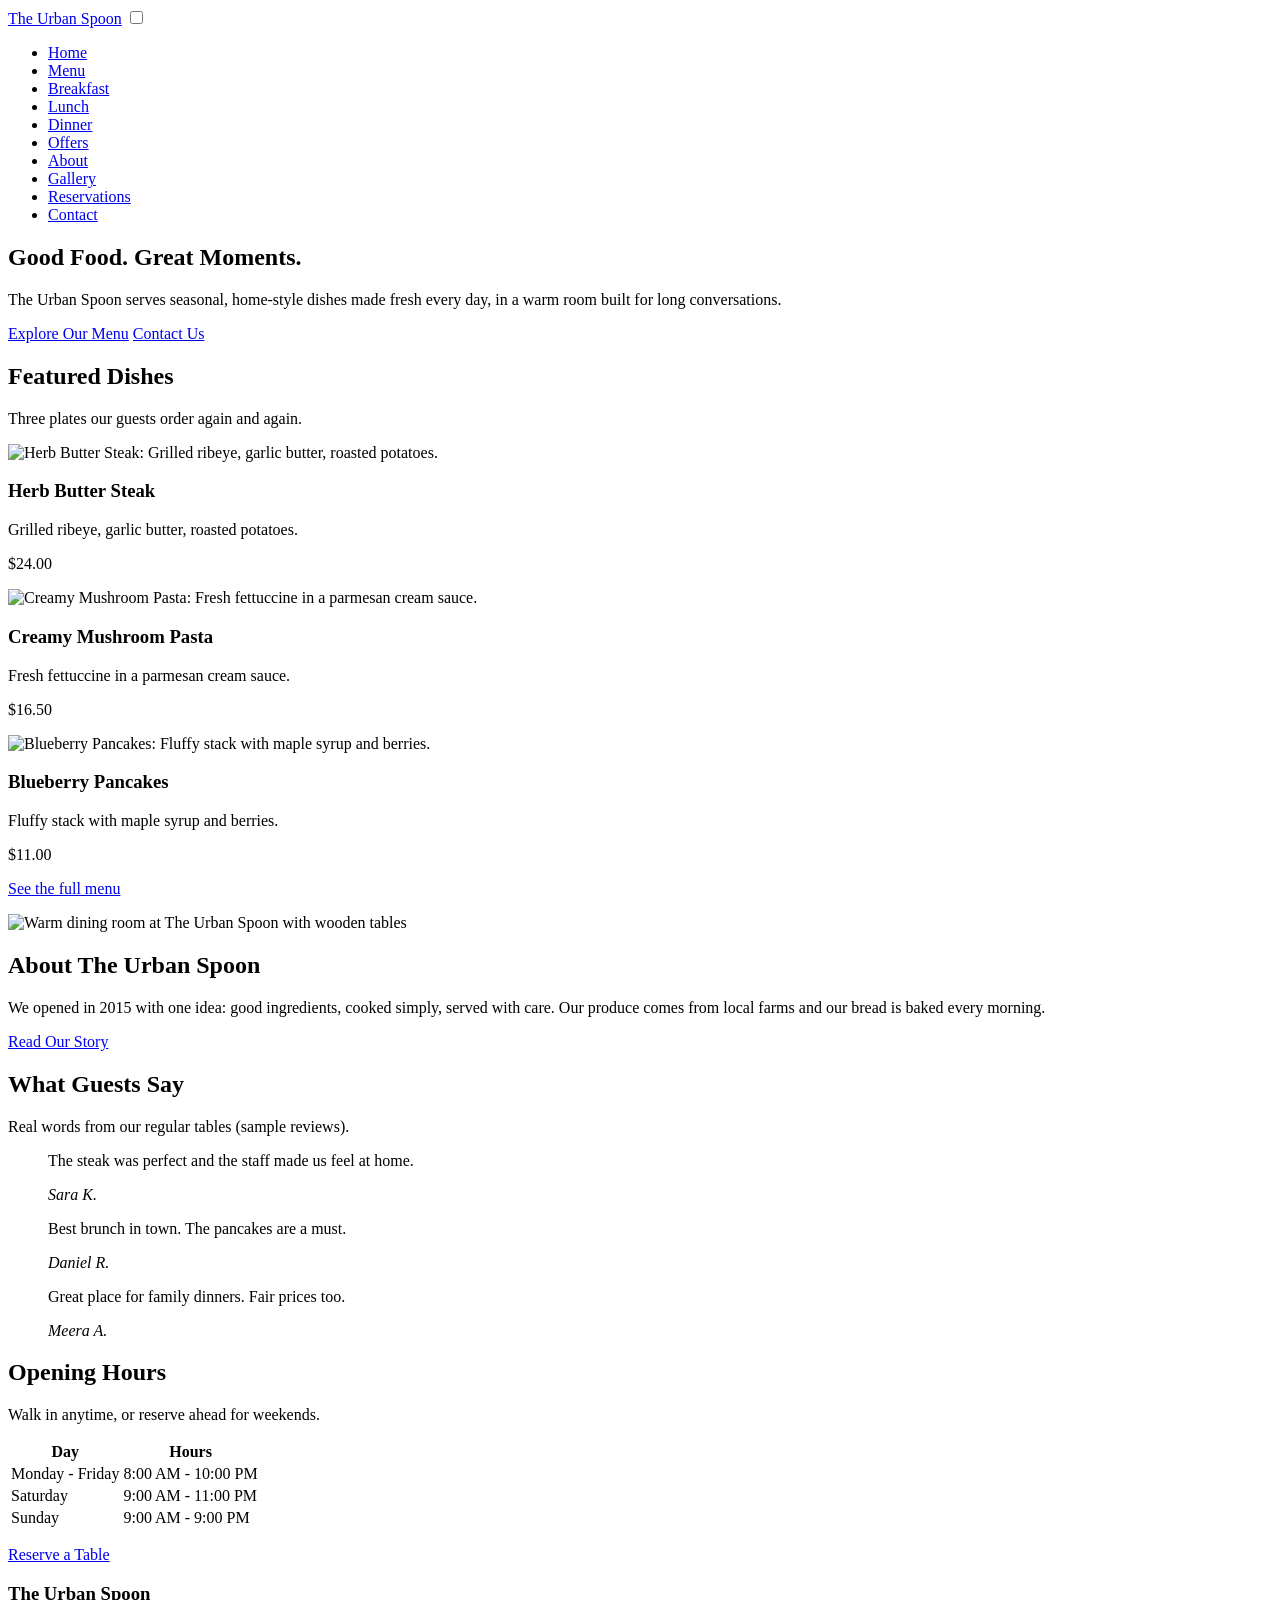
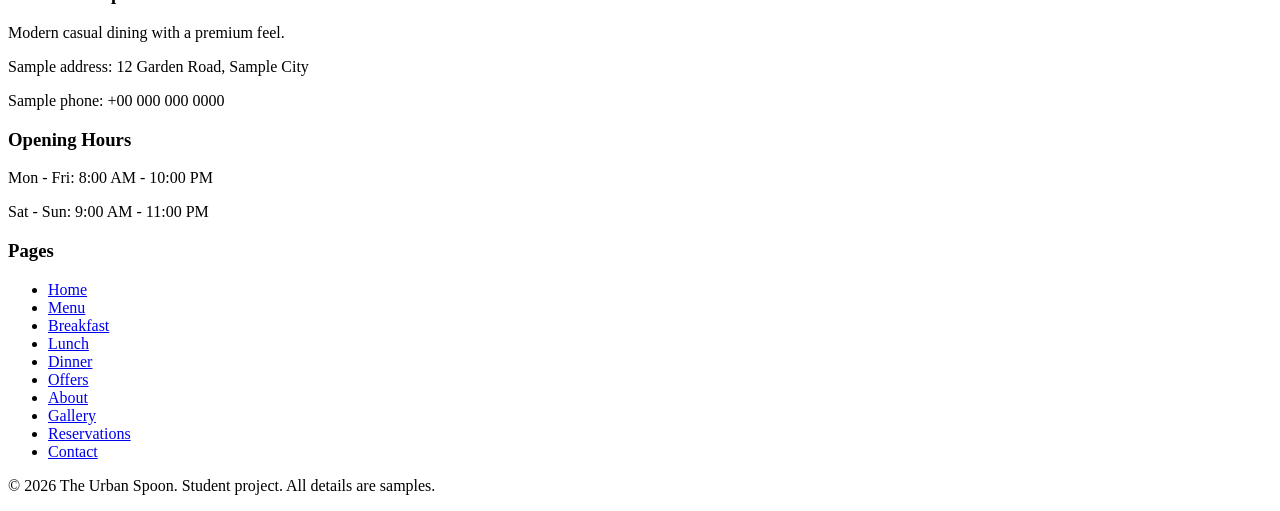
==== index.html @ 0f782cff "Home page" ====
<!DOCTYPE html>
<html lang="en">
<head>
  <meta charset="UTF-8">
  <meta name="viewport" content="width=device-width, initial-scale=1.0">
  <meta name="description" content="The Urban Spoon: modern casual dining with fresh, seasonal food.">
  <title>Home | The Urban Spoon</title>
  <link rel="preconnect" href="https://fonts.googleapis.com">
  <link href="https://fonts.googleapis.com/css2?family=Playfair+Display:wght@500;700&amp;family=Poppins:wght@400;500;600&amp;display=swap" rel="stylesheet">
  <link rel="stylesheet" href="style.css">
</head>
<body>
  <header class="site-header">
    <div class="container header-inner">
      <a class="logo" href="index.html">The Urban Spoon</a>
      <input type="checkbox" id="nav-toggle" class="nav-toggle">
      <label for="nav-toggle" class="nav-button" aria-label="Open menu"><span></span></label>
      <nav class="main-nav" aria-label="Main navigation">
        <ul>
          <li><a href="index.html" class="active">Home</a></li>
          <li><a href="menu.html">Menu</a></li>
          <li><a href="breakfast.html">Breakfast</a></li>
          <li><a href="lunch.html">Lunch</a></li>
          <li><a href="dinner.html">Dinner</a></li>
          <li><a href="offers.html">Offers</a></li>
          <li><a href="about.html">About</a></li>
          <li><a href="gallery.html">Gallery</a></li>
          <li><a href="reservations.html">Reservations</a></li>
          <li><a href="contact.html">Contact</a></li>
        </ul>
      </nav>
    </div>
  </header>

  <main>
    <section class="hero bg-plate">
      <div class="container">
        <h1>Good Food. Great Moments.</h1>
        <p>The Urban Spoon serves seasonal, home-style dishes made fresh every day, in a warm room built for long conversations.</p>
        <a class="btn" href="menu.html">Explore Our Menu</a>
        <a class="btn btn-light" href="contact.html">Contact Us</a>
      </div>
    </section>
    <section class="section ">
      <div class="container">
        <h2>Featured Dishes</h2>
        <p class="lead">Three plates our guests order again and again.</p>
      <div class="grid">
        <article class="card">
          <img src="https://images.unsplash.com/photo-1600891964092-4316c288032e?auto=format&fit=crop&w=800&q=70" alt="Herb Butter Steak: Grilled ribeye, garlic butter, roasted potatoes." loading="lazy">
          <div class="card-body">
            <h3>Herb Butter Steak</h3>
            <p>Grilled ribeye, garlic butter, roasted potatoes.</p>
            <p class="price">$24.00</p>
          </div>
        </article>
        <article class="card">
          <img src="https://images.unsplash.com/photo-1551183053-bf91a1d81141?auto=format&fit=crop&w=800&q=70" alt="Creamy Mushroom Pasta: Fresh fettuccine in a parmesan cream sauce." loading="lazy">
          <div class="card-body">
            <h3>Creamy Mushroom Pasta</h3>
            <p>Fresh fettuccine in a parmesan cream sauce.</p>
            <p class="price">$16.50</p>
          </div>
        </article>
        <article class="card">
          <img src="https://images.unsplash.com/photo-1567620905732-2d1ec7ab7445?auto=format&fit=crop&w=800&q=70" alt="Blueberry Pancakes: Fluffy stack with maple syrup and berries." loading="lazy">
          <div class="card-body">
            <h3>Blueberry Pancakes</h3>
            <p>Fluffy stack with maple syrup and berries.</p>
            <p class="price">$11.00</p>
          </div>
        </article>
      </div>
      <p class="center"><a class="btn" href="menu.html">See the full menu</a></p>
      </div>
    </section>
    <section class="section cream">
      <div class="container split">
        <img src="https://images.unsplash.com/photo-1555396273-367ea4eb4db5?auto=format&fit=crop&w=800&q=70" alt="Warm dining room at The Urban Spoon with wooden tables">
        <div>
          <h2>About The Urban Spoon</h2>
          <p>We opened in 2015 with one idea: good ingredients, cooked simply, served with care. Our produce comes from local farms and our bread is baked every morning.</p>
          <a class="btn" href="about.html">Read Our Story</a>
        </div>
      </div>
    </section>
    <section class="section ">
      <div class="container">
        <h2>What Guests Say</h2>
        <p class="lead">Real words from our regular tables (sample reviews).</p>
      <div class="grid">
        <blockquote class="quote"><p>The steak was perfect and the staff made us feel at home.</p><cite>Sara K.</cite></blockquote>
        <blockquote class="quote"><p>Best brunch in town. The pancakes are a must.</p><cite>Daniel R.</cite></blockquote>
        <blockquote class="quote"><p>Great place for family dinners. Fair prices too.</p><cite>Meera A.</cite></blockquote>
      </div>
      </div>
    </section>
    <section class="section cream">
      <div class="container">
        <h2>Opening Hours</h2>
        <p class="lead">Walk in anytime, or reserve ahead for weekends.</p>
      <table class="hours">
        <tr><th>Day</th><th>Hours</th></tr>
        <tr><td>Monday - Friday</td><td>8:00 AM - 10:00 PM</td></tr>
        <tr><td>Saturday</td><td>9:00 AM - 11:00 PM</td></tr>
        <tr><td>Sunday</td><td>9:00 AM - 9:00 PM</td></tr>
      </table>
      <p class="center"><a class="btn" href="reservations.html">Reserve a Table</a></p>
      </div>
    </section>

  </main>

  <footer class="site-footer">
    <div class="container footer-grid">
      <div>
        <h3>The Urban Spoon</h3>
        <p>Modern casual dining with a premium feel.</p>
        <p>Sample address: 12 Garden Road, Sample City</p>
        <p>Sample phone: +00 000 000 0000</p>
      </div>
      <div>
        <h3>Opening Hours</h3>
        <p>Mon - Fri: 8:00 AM - 10:00 PM</p>
        <p>Sat - Sun: 9:00 AM - 11:00 PM</p>
      </div>
      <div>
        <h3>Pages</h3>
        <ul class="footer-links">
          <li><a href="index.html">Home</a></li>
          <li><a href="menu.html">Menu</a></li>
          <li><a href="breakfast.html">Breakfast</a></li>
          <li><a href="lunch.html">Lunch</a></li>
          <li><a href="dinner.html">Dinner</a></li>
          <li><a href="offers.html">Offers</a></li>
          <li><a href="about.html">About</a></li>
          <li><a href="gallery.html">Gallery</a></li>
          <li><a href="reservations.html">Reservations</a></li>
          <li><a href="contact.html">Contact</a></li>
        </ul>
      </div>
    </div>
    <p class="copyright">&copy; 2026 The Urban Spoon. Student project. All details are samples.</p>
  </footer>
</body>
</html>
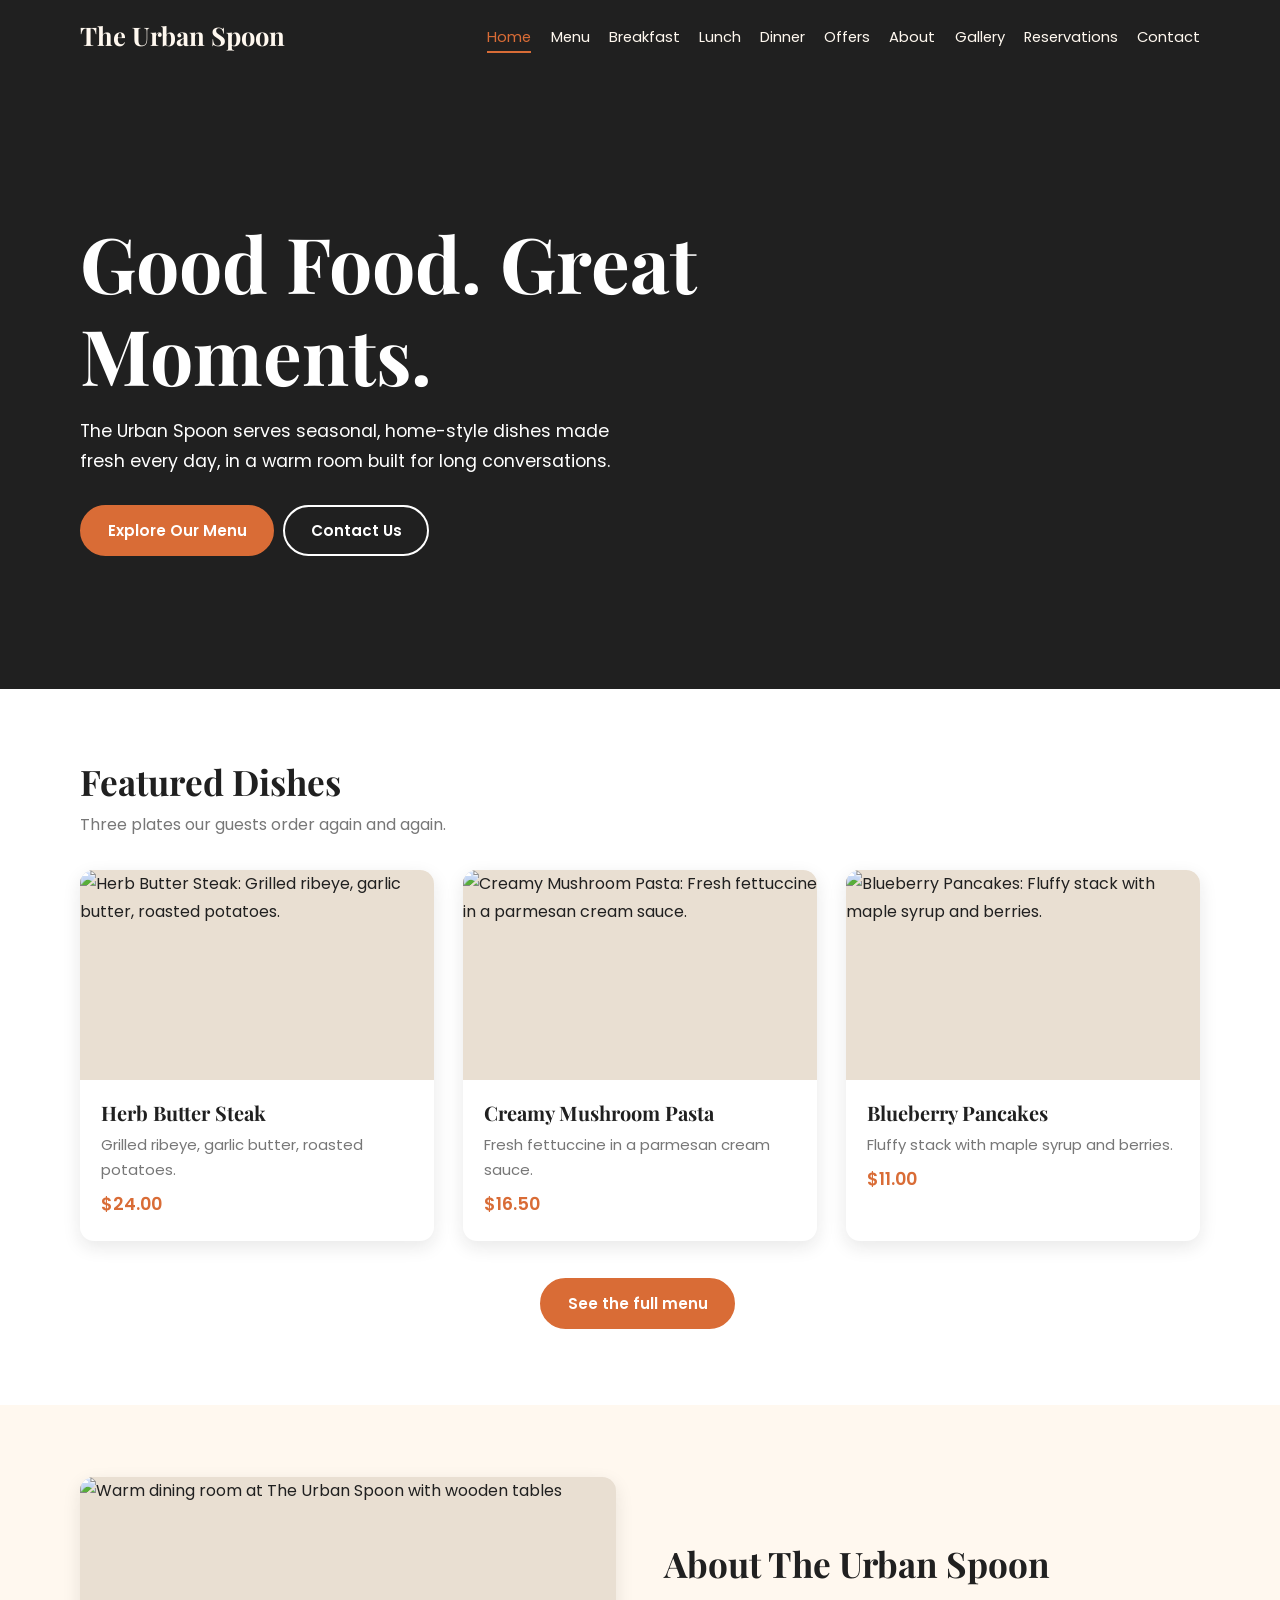
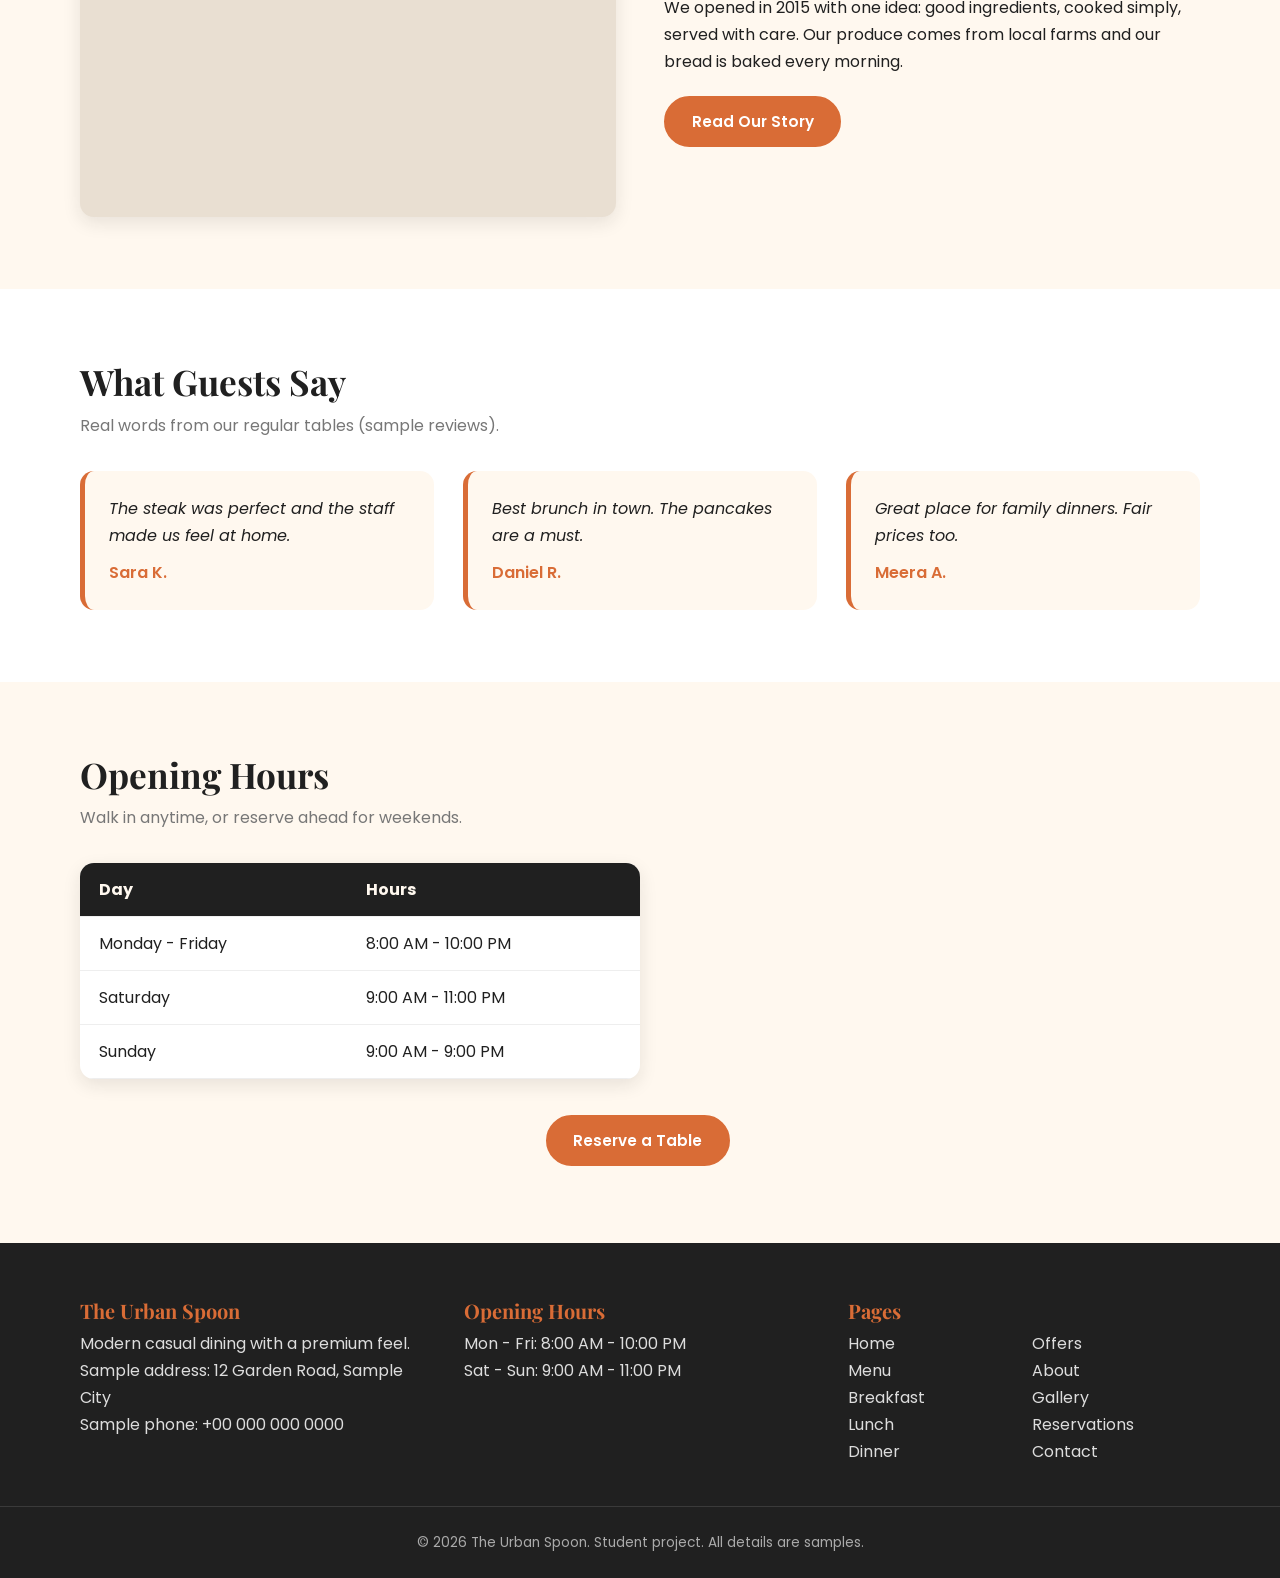
==== commit 5cd98d03: "Breaking Style.css into different css files" ====
--- a/index.html
+++ b/index.html
@@ -1,146 +1,208 @@
-<!DOCTYPE html>
+<!doctype html>
 <html lang="en">
-<head>
-  <meta charset="UTF-8">
-  <meta name="viewport" content="width=device-width, initial-scale=1.0">
-  <meta name="description" content="The Urban Spoon: modern casual dining with fresh, seasonal food.">
-  <title>Home | The Urban Spoon</title>
-  <link rel="preconnect" href="https://fonts.googleapis.com">
-  <link href="https://fonts.googleapis.com/css2?family=Playfair+Display:wght@500;700&amp;family=Poppins:wght@400;500;600&amp;display=swap" rel="stylesheet">
-  <link rel="stylesheet" href="style.css">
-</head>
-<body>
-  <header class="site-header">
-    <div class="container header-inner">
-      <a class="logo" href="index.html">The Urban Spoon</a>
-      <input type="checkbox" id="nav-toggle" class="nav-toggle">
-      <label for="nav-toggle" class="nav-button" aria-label="Open menu"><span></span></label>
-      <nav class="main-nav" aria-label="Main navigation">
-        <ul>
-          <li><a href="index.html" class="active">Home</a></li>
-          <li><a href="menu.html">Menu</a></li>
-          <li><a href="breakfast.html">Breakfast</a></li>
-          <li><a href="lunch.html">Lunch</a></li>
-          <li><a href="dinner.html">Dinner</a></li>
-          <li><a href="offers.html">Offers</a></li>
-          <li><a href="about.html">About</a></li>
-          <li><a href="gallery.html">Gallery</a></li>
-          <li><a href="reservations.html">Reservations</a></li>
-          <li><a href="contact.html">Contact</a></li>
-        </ul>
-      </nav>
-    </div>
-  </header>
+  <head>
+    <meta charset="UTF-8" />
+    <meta name="viewport" content="width=device-width, initial-scale=1.0" />
+    <meta
+      name="description"
+      content="The Urban Spoon: modern casual dining with fresh, seasonal food."
+    />
+    <title>Home | The Urban Spoon</title>
+    <link rel="preconnect" href="https://fonts.googleapis.com" />
+    <link
+      href="https://fonts.googleapis.com/css2?family=Playfair+Display:wght@500;700&amp;family=Poppins:wght@400;500;600&amp;display=swap"
+      rel="stylesheet"
+    />
+    <link rel="stylesheet" href="css/base.css" />
+    <link rel="stylesheet" href="css/layout.css" />
+    <link rel="stylesheet" href="css/components.css" />
+    <link rel="stylesheet" href="css/responsive.css" />
+    <link rel="stylesheet" href="css/backgrounds.css" />
+  </head>
+  <body>
+    <header class="site-header">
+      <div class="container header-inner">
+        <a class="logo" href="index.html">The Urban Spoon</a>
+        <input type="checkbox" id="nav-toggle" class="nav-toggle" />
+        <label for="nav-toggle" class="nav-button" aria-label="Open menu"
+          ><span></span
+        ></label>
+        <nav class="main-nav" aria-label="Main navigation">
+          <ul>
+            <li><a href="index.html" class="active">Home</a></li>
+            <li><a href="menu.html">Menu</a></li>
+            <li><a href="breakfast.html">Breakfast</a></li>
+            <li><a href="lunch.html">Lunch</a></li>
+            <li><a href="dinner.html">Dinner</a></li>
+            <li><a href="offers.html">Offers</a></li>
+            <li><a href="about.html">About</a></li>
+            <li><a href="gallery.html">Gallery</a></li>
+            <li><a href="reservations.html">Reservations</a></li>
+            <li><a href="contact.html">Contact</a></li>
+          </ul>
+        </nav>
+      </div>
+    </header>
 
-  <main>
-    <section class="hero bg-plate">
-      <div class="container">
-        <h1>Good Food. Great Moments.</h1>
-        <p>The Urban Spoon serves seasonal, home-style dishes made fresh every day, in a warm room built for long conversations.</p>
-        <a class="btn" href="menu.html">Explore Our Menu</a>
-        <a class="btn btn-light" href="contact.html">Contact Us</a>
+    <main>
+      <section class="hero bg-plate">
+        <div class="container">
+          <h1>Good Food. Great Moments.</h1>
+          <p>
+            The Urban Spoon serves seasonal, home-style dishes made fresh every
+            day, in a warm room built for long conversations.
+          </p>
+          <a class="btn" href="menu.html">Explore Our Menu</a>
+          <a class="btn btn-light" href="contact.html">Contact Us</a>
+        </div>
+      </section>
+      <section class="section">
+        <div class="container">
+          <h2>Featured Dishes</h2>
+          <p class="lead">Three plates our guests order again and again.</p>
+          <div class="grid">
+            <article class="card">
+              <img
+                src="https://images.unsplash.com/photo-1600891964092-4316c288032e?auto=format&fit=crop&w=800&q=70"
+                alt="Herb Butter Steak: Grilled ribeye, garlic butter, roasted potatoes."
+                loading="lazy"
+              />
+              <div class="card-body">
+                <h3>Herb Butter Steak</h3>
+                <p>Grilled ribeye, garlic butter, roasted potatoes.</p>
+                <p class="price">$24.00</p>
+              </div>
+            </article>
+            <article class="card">
+              <img
+                src="https://images.unsplash.com/photo-1551183053-bf91a1d81141?auto=format&fit=crop&w=800&q=70"
+                alt="Creamy Mushroom Pasta: Fresh fettuccine in a parmesan cream sauce."
+                loading="lazy"
+              />
+              <div class="card-body">
+                <h3>Creamy Mushroom Pasta</h3>
+                <p>Fresh fettuccine in a parmesan cream sauce.</p>
+                <p class="price">$16.50</p>
+              </div>
+            </article>
+            <article class="card">
+              <img
+                src="https://images.unsplash.com/photo-1567620905732-2d1ec7ab7445?auto=format&fit=crop&w=800&q=70"
+                alt="Blueberry Pancakes: Fluffy stack with maple syrup and berries."
+                loading="lazy"
+              />
+              <div class="card-body">
+                <h3>Blueberry Pancakes</h3>
+                <p>Fluffy stack with maple syrup and berries.</p>
+                <p class="price">$11.00</p>
+              </div>
+            </article>
+          </div>
+          <p class="center">
+            <a class="btn" href="menu.html">See the full menu</a>
+          </p>
+        </div>
+      </section>
+      <section class="section cream">
+        <div class="container split">
+          <img
+            src="https://images.unsplash.com/photo-1555396273-367ea4eb4db5?auto=format&fit=crop&w=800&q=70"
+            alt="Warm dining room at The Urban Spoon with wooden tables"
+          />
+          <div>
+            <h2>About The Urban Spoon</h2>
+            <p>
+              We opened in 2015 with one idea: good ingredients, cooked simply,
+              served with care. Our produce comes from local farms and our bread
+              is baked every morning.
+            </p>
+            <a class="btn" href="about.html">Read Our Story</a>
+          </div>
+        </div>
+      </section>
+      <section class="section">
+        <div class="container">
+          <h2>What Guests Say</h2>
+          <p class="lead">
+            Real words from our regular tables (sample reviews).
+          </p>
+          <div class="grid">
+            <blockquote class="quote">
+              <p>The steak was perfect and the staff made us feel at home.</p>
+              <cite>Sara K.</cite>
+            </blockquote>
+            <blockquote class="quote">
+              <p>Best brunch in town. The pancakes are a must.</p>
+              <cite>Daniel R.</cite>
+            </blockquote>
+            <blockquote class="quote">
+              <p>Great place for family dinners. Fair prices too.</p>
+              <cite>Meera A.</cite>
+            </blockquote>
+          </div>
+        </div>
+      </section>
+      <section class="section cream">
+        <div class="container">
+          <h2>Opening Hours</h2>
+          <p class="lead">Walk in anytime, or reserve ahead for weekends.</p>
+          <table class="hours">
+            <tr>
+              <th>Day</th>
+              <th>Hours</th>
+            </tr>
+            <tr>
+              <td>Monday - Friday</td>
+              <td>8:00 AM - 10:00 PM</td>
+            </tr>
+            <tr>
+              <td>Saturday</td>
+              <td>9:00 AM - 11:00 PM</td>
+            </tr>
+            <tr>
+              <td>Sunday</td>
+              <td>9:00 AM - 9:00 PM</td>
+            </tr>
+          </table>
+          <p class="center">
+            <a class="btn" href="reservations.html">Reserve a Table</a>
+          </p>
+        </div>
+      </section>
+    </main>
+
+    <footer class="site-footer">
+      <div class="container footer-grid">
+        <div>
+          <h3>The Urban Spoon</h3>
+          <p>Modern casual dining with a premium feel.</p>
+          <p>Sample address: 12 Garden Road, Sample City</p>
+          <p>Sample phone: +00 000 000 0000</p>
+        </div>
+        <div>
+          <h3>Opening Hours</h3>
+          <p>Mon - Fri: 8:00 AM - 10:00 PM</p>
+          <p>Sat - Sun: 9:00 AM - 11:00 PM</p>
+        </div>
+        <div>
+          <h3>Pages</h3>
+          <ul class="footer-links">
+            <li><a href="index.html">Home</a></li>
+            <li><a href="menu.html">Menu</a></li>
+            <li><a href="breakfast.html">Breakfast</a></li>
+            <li><a href="lunch.html">Lunch</a></li>
+            <li><a href="dinner.html">Dinner</a></li>
+            <li><a href="offers.html">Offers</a></li>
+            <li><a href="about.html">About</a></li>
+            <li><a href="gallery.html">Gallery</a></li>
+            <li><a href="reservations.html">Reservations</a></li>
+            <li><a href="contact.html">Contact</a></li>
+          </ul>
+        </div>
       </div>
-    </section>
-    <section class="section ">
-      <div class="container">
-        <h2>Featured Dishes</h2>
-        <p class="lead">Three plates our guests order again and again.</p>
-      <div class="grid">
-        <article class="card">
-          <img src="https://images.unsplash.com/photo-1600891964092-4316c288032e?auto=format&fit=crop&w=800&q=70" alt="Herb Butter Steak: Grilled ribeye, garlic butter, roasted potatoes." loading="lazy">
-          <div class="card-body">
-            <h3>Herb Butter Steak</h3>
-            <p>Grilled ribeye, garlic butter, roasted potatoes.</p>
-            <p class="price">$24.00</p>
-          </div>
-        </article>
-        <article class="card">
-          <img src="https://images.unsplash.com/photo-1551183053-bf91a1d81141?auto=format&fit=crop&w=800&q=70" alt="Creamy Mushroom Pasta: Fresh fettuccine in a parmesan cream sauce." loading="lazy">
-          <div class="card-body">
-            <h3>Creamy Mushroom Pasta</h3>
-            <p>Fresh fettuccine in a parmesan cream sauce.</p>
-            <p class="price">$16.50</p>
-          </div>
-        </article>
-        <article class="card">
-          <img src="https://images.unsplash.com/photo-1567620905732-2d1ec7ab7445?auto=format&fit=crop&w=800&q=70" alt="Blueberry Pancakes: Fluffy stack with maple syrup and berries." loading="lazy">
-          <div class="card-body">
-            <h3>Blueberry Pancakes</h3>
-            <p>Fluffy stack with maple syrup and berries.</p>
-            <p class="price">$11.00</p>
-          </div>
-        </article>
-      </div>
-      <p class="center"><a class="btn" href="menu.html">See the full menu</a></p>
-      </div>
-    </section>
-    <section class="section cream">
-      <div class="container split">
-        <img src="https://images.unsplash.com/photo-1555396273-367ea4eb4db5?auto=format&fit=crop&w=800&q=70" alt="Warm dining room at The Urban Spoon with wooden tables">
-        <div>
-          <h2>About The Urban Spoon</h2>
-          <p>We opened in 2015 with one idea: good ingredients, cooked simply, served with care. Our produce comes from local farms and our bread is baked every morning.</p>
-          <a class="btn" href="about.html">Read Our Story</a>
-        </div>
-      </div>
-    </section>
-    <section class="section ">
-      <div class="container">
-        <h2>What Guests Say</h2>
-        <p class="lead">Real words from our regular tables (sample reviews).</p>
-      <div class="grid">
-        <blockquote class="quote"><p>The steak was perfect and the staff made us feel at home.</p><cite>Sara K.</cite></blockquote>
-        <blockquote class="quote"><p>Best brunch in town. The pancakes are a must.</p><cite>Daniel R.</cite></blockquote>
-        <blockquote class="quote"><p>Great place for family dinners. Fair prices too.</p><cite>Meera A.</cite></blockquote>
-      </div>
-      </div>
-    </section>
-    <section class="section cream">
-      <div class="container">
-        <h2>Opening Hours</h2>
-        <p class="lead">Walk in anytime, or reserve ahead for weekends.</p>
-      <table class="hours">
-        <tr><th>Day</th><th>Hours</th></tr>
-        <tr><td>Monday - Friday</td><td>8:00 AM - 10:00 PM</td></tr>
-        <tr><td>Saturday</td><td>9:00 AM - 11:00 PM</td></tr>
-        <tr><td>Sunday</td><td>9:00 AM - 9:00 PM</td></tr>
-      </table>
-      <p class="center"><a class="btn" href="reservations.html">Reserve a Table</a></p>
-      </div>
-    </section>
-
-  </main>
-
-  <footer class="site-footer">
-    <div class="container footer-grid">
-      <div>
-        <h3>The Urban Spoon</h3>
-        <p>Modern casual dining with a premium feel.</p>
-        <p>Sample address: 12 Garden Road, Sample City</p>
-        <p>Sample phone: +00 000 000 0000</p>
-      </div>
-      <div>
-        <h3>Opening Hours</h3>
-        <p>Mon - Fri: 8:00 AM - 10:00 PM</p>
-        <p>Sat - Sun: 9:00 AM - 11:00 PM</p>
-      </div>
-      <div>
-        <h3>Pages</h3>
-        <ul class="footer-links">
-          <li><a href="index.html">Home</a></li>
-          <li><a href="menu.html">Menu</a></li>
-          <li><a href="breakfast.html">Breakfast</a></li>
-          <li><a href="lunch.html">Lunch</a></li>
-          <li><a href="dinner.html">Dinner</a></li>
-          <li><a href="offers.html">Offers</a></li>
-          <li><a href="about.html">About</a></li>
-          <li><a href="gallery.html">Gallery</a></li>
-          <li><a href="reservations.html">Reservations</a></li>
-          <li><a href="contact.html">Contact</a></li>
-        </ul>
-      </div>
-    </div>
-    <p class="copyright">&copy; 2026 The Urban Spoon. Student project. All details are samples.</p>
-  </footer>
-</body>
+      <p class="copyright">
+        &copy; 2026 The Urban Spoon. Student project. All details are samples.
+      </p>
+    </footer>
+  </body>
 </html>
--- a/css/base.css
+++ b/css/base.css
@@ -0,0 +1,64 @@
+/* The Urban Spoon - shared stylesheet (HTML + CSS only) */
+
+/* 1. Variables and reset */
+:root {
+  --charcoal: #202020;
+  --cream: #fff8ef;
+  --orange: #d96c36;
+  --white: #ffffff;
+  --gray: #777777;
+  --radius: 14px;
+  --shadow: 0 6px 18px rgba(32, 32, 32, 0.1);
+}
+* {
+  box-sizing: border-box;
+  margin: 0;
+  padding: 0;
+}
+html {
+  scroll-behavior: smooth;
+}
+body {
+  font-family: "Poppins", Arial, sans-serif;
+  color: var(--charcoal);
+  background: var(--white);
+  line-height: 1.7;
+}
+img {
+  max-width: 100%;
+  display: block;
+  background: #e9dfd2;
+}
+a {
+  color: var(--orange);
+  text-decoration: none;
+  transition: color 0.25s;
+}
+a:hover {
+  color: var(--charcoal);
+}
+ul {
+  list-style: none;
+}
+h1,
+h2,
+h3 {
+  font-family: "Playfair Display", Georgia, serif;
+  line-height: 1.2;
+}
+h2 {
+  font-size: 2.2rem;
+  margin-bottom: 0.5rem;
+}
+h3 {
+  font-size: 1.25rem;
+  margin-bottom: 0.4rem;
+}
+.container {
+  width: min(1120px, 92%);
+  margin: 0 auto;
+}
+.center {
+  text-align: center;
+  margin-top: 2rem;
+}
--- a/css/layout.css
+++ b/css/layout.css
@@ -0,0 +1,164 @@
+/* The Urban Spoon - shared stylesheet (HTML + CSS only) */
+
+/* 2. Header and CSS-only navigation */
+.site-header {
+  background: var(--charcoal);
+  position: sticky;
+  top: 0;
+  z-index: 10;
+}
+.header-inner {
+  display: flex;
+  align-items: center;
+  justify-content: space-between;
+  padding: 0.9rem 0;
+}
+.logo {
+  font-family: "Playfair Display", Georgia, serif;
+  font-size: 1.6rem;
+  font-weight: 700;
+  color: var(--cream);
+}
+.logo:hover {
+  color: var(--orange);
+}
+.main-nav ul {
+  display: flex;
+  gap: 1.2rem;
+}
+.main-nav a {
+  color: var(--cream);
+  font-size: 0.92rem;
+  padding: 0.3rem 0;
+  border-bottom: 2px solid transparent;
+}
+.main-nav a:hover,
+.main-nav a.active {
+  color: var(--orange);
+  border-bottom-color: var(--orange);
+}
+.nav-toggle {
+  display: none;
+}
+.nav-button {
+  display: none;
+  cursor: pointer;
+  padding: 10px;
+}
+.nav-button span,
+.nav-button span::before,
+.nav-button span::after {
+  display: block;
+  width: 26px;
+  height: 3px;
+  background: var(--cream);
+  position: relative;
+  transition: 0.25s;
+}
+.nav-button span::before,
+.nav-button span::after {
+  content: "";
+  position: absolute;
+  left: 0;
+}
+.nav-button span::before {
+  top: -8px;
+}
+.nav-button span::after {
+  top: 8px;
+}
+
+/* 4. Hero and banners (background images are set by .bg-* classes at the bottom) */
+.hero,
+.banner {
+  background:
+    linear-gradient(rgba(32, 32, 32, 0.62), rgba(32, 32, 32, 0.62)),
+    var(--bg) center / cover no-repeat,
+    var(--charcoal);
+  color: var(--white);
+}
+.hero {
+  padding: 9rem 0 8rem;
+}
+.hero h1 {
+  font-size: clamp(2.6rem, 7vw, 4.8rem);
+  max-width: 14ch;
+  margin-bottom: 1rem;
+}
+.hero p {
+  max-width: 52ch;
+  margin-bottom: 1.5rem;
+  font-size: 1.1rem;
+}
+.banner {
+  text-align: center;
+  padding: 5.5rem 1rem;
+}
+.banner h1 {
+  font-size: clamp(2.2rem, 6vw, 3.6rem);
+}
+.banner p {
+  max-width: 55ch;
+  margin: 0.6rem auto 0;
+}
+
+/* 5. Sections */
+.section {
+  padding: 4.5rem 0;
+}
+.cream {
+  background: var(--cream);
+}
+.lead {
+  color: var(--gray);
+  margin-bottom: 2rem;
+  max-width: 60ch;
+}
+.split {
+  display: grid;
+  grid-template-columns: 1fr 1fr;
+  gap: 3rem;
+  align-items: center;
+}
+.split img {
+  border-radius: var(--radius);
+  box-shadow: var(--shadow);
+  width: 100%;
+  height: 340px;
+  object-fit: cover;
+}
+.split p {
+  margin-bottom: 1rem;
+}
+
+/* 11. Footer */
+.site-footer {
+  background: var(--charcoal);
+  color: #ddd;
+  padding-top: 3.5rem;
+}
+.footer-grid {
+  display: grid;
+  grid-template-columns: repeat(3, 1fr);
+  gap: 2rem;
+}
+.site-footer h3 {
+  color: var(--orange);
+}
+.footer-links {
+  columns: 2;
+}
+.footer-links a {
+  color: #ddd;
+}
+.footer-links a:hover {
+  color: var(--orange);
+}
+.copyright {
+  text-align: center;
+  padding: 1.5rem 1rem;
+  margin-top: 2.5rem;
+  border-top: 1px solid #3a3a3a;
+  font-size: 0.85rem;
+  color: #aaa;
+}
--- a/css/components.css
+++ b/css/components.css
@@ -0,0 +1,267 @@
+/* The Urban Spoon - shared stylesheet (HTML + CSS only) */
+
+/* 3. Buttons */
+.btn {
+  display: inline-block;
+  background: var(--orange);
+  color: var(--white);
+  padding: 0.75rem 1.6rem;
+  border-radius: 50px;
+  border: 2px solid var(--orange);
+  font:
+    600 0.95rem "Poppins",
+    Arial,
+    sans-serif;
+  cursor: pointer;
+  transition:
+    transform 0.25s,
+    background 0.25s,
+    color 0.25s;
+  margin: 0.3rem 0.3rem 0.3rem 0;
+}
+.btn:hover {
+  background: var(--charcoal);
+  border-color: var(--charcoal);
+  color: var(--white);
+  transform: translateY(-2px);
+}
+.btn-light {
+  background: transparent;
+  color: var(--white);
+  border-color: var(--white);
+}
+.btn-light.dark {
+  color: var(--charcoal);
+  border-color: var(--charcoal);
+}
+.btn-light:hover {
+  background: var(--white);
+  border-color: var(--white);
+  color: var(--charcoal);
+}
+
+/* 6. Food cards */
+.grid {
+  display: grid;
+  grid-template-columns: repeat(auto-fit, minmax(260px, 1fr));
+  gap: 1.8rem;
+}
+.card {
+  background: var(--white);
+  border-radius: var(--radius);
+  box-shadow: var(--shadow);
+  overflow: hidden;
+  transition:
+    transform 0.3s,
+    box-shadow 0.3s;
+}
+.card:hover {
+  transform: translateY(-6px);
+  box-shadow: 0 14px 28px rgba(32, 32, 32, 0.18);
+}
+.card img {
+  width: 100%;
+  height: 210px;
+  object-fit: cover;
+  transition: transform 0.5s;
+}
+.card:hover img {
+  transform: scale(1.05);
+}
+.card {
+  overflow: hidden;
+}
+.card-body,
+.card.pad {
+  padding: 1.3rem;
+}
+.card p {
+  color: var(--gray);
+  font-size: 0.93rem;
+}
+.price {
+  color: var(--orange) !important;
+  font-weight: 600;
+  font-size: 1.1rem !important;
+  margin-top: 0.5rem;
+}
+.old {
+  color: var(--gray);
+  text-decoration: line-through;
+  font-weight: 400;
+  margin-right: 0.4rem;
+}
+.chips {
+  display: flex;
+  flex-wrap: wrap;
+  gap: 0.8rem;
+  justify-content: center;
+}
+.chips a {
+  display: block;
+  padding: 0.5rem 1.2rem;
+  border: 2px solid var(--orange);
+  border-radius: 50px;
+  font-weight: 500;
+}
+.chips a:hover {
+  background: var(--orange);
+  color: var(--white);
+}
+
+/* 7. Specials, quotes, lists */
+.special {
+  display: grid;
+  grid-template-columns: 1fr 1fr;
+  background: var(--white);
+  border-radius: var(--radius);
+  overflow: hidden;
+  box-shadow: var(--shadow);
+  align-items: center;
+}
+.special img {
+  height: 100%;
+  min-height: 280px;
+  object-fit: cover;
+  width: 100%;
+}
+.special div {
+  padding: 2rem;
+}
+.quote {
+  background: var(--cream);
+  border-left: 5px solid var(--orange);
+  padding: 1.5rem;
+  border-radius: var(--radius);
+  font-style: italic;
+}
+.quote cite {
+  display: block;
+  margin-top: 0.6rem;
+  font-style: normal;
+  font-weight: 600;
+  color: var(--orange);
+}
+.plain {
+  list-style: disc;
+  padding-left: 1.4rem;
+}
+.note {
+  background: #fdebd9;
+  border-left: 5px solid var(--orange);
+  padding: 1rem 1.2rem;
+  border-radius: 8px;
+  margin-bottom: 1.5rem;
+}
+
+/* 8. Tables */
+.hours {
+  width: 100%;
+  max-width: 560px;
+  border-collapse: collapse;
+  background: var(--white);
+  box-shadow: var(--shadow);
+  border-radius: var(--radius);
+  overflow: hidden;
+}
+.hours th {
+  background: var(--charcoal);
+  color: var(--cream);
+  text-align: left;
+}
+.hours th,
+.hours td {
+  padding: 0.8rem 1.2rem;
+  border-bottom: 1px solid #eee;
+}
+.hours tr:hover td {
+  background: var(--cream);
+}
+
+/* 9. Forms */
+.form {
+  max-width: 640px;
+  background: var(--cream);
+  padding: 2rem;
+  border-radius: var(--radius);
+  box-shadow: var(--shadow);
+}
+.form label {
+  display: block;
+  font-weight: 500;
+  margin: 1rem 0 0.3rem;
+}
+.form input,
+.form textarea {
+  width: 100%;
+  padding: 0.7rem 1rem;
+  border: 1px solid #ccc;
+  border-radius: 8px;
+  font: inherit;
+  transition:
+    border-color 0.25s,
+    box-shadow 0.25s;
+}
+.form input:focus,
+.form textarea:focus {
+  outline: none;
+  border-color: var(--orange);
+  box-shadow: 0 0 0 3px rgba(217, 108, 54, 0.25);
+}
+.form .btn {
+  margin-top: 1.5rem;
+}
+.row {
+  display: grid;
+  grid-template-columns: repeat(3, 1fr);
+  gap: 1rem;
+}
+.map-box {
+  background: var(--cream);
+  border: 2px dashed var(--orange);
+  border-radius: var(--radius);
+  min-height: 260px;
+  display: grid;
+  place-items: center;
+  text-align: center;
+  padding: 1rem;
+  color: var(--gray);
+}
+
+/* 10. Gallery */
+.gallery {
+  display: grid;
+  grid-template-columns: repeat(auto-fill, minmax(240px, 1fr));
+  grid-auto-rows: 220px;
+  gap: 1rem;
+}
+.gallery figure {
+  position: relative;
+  overflow: hidden;
+  border-radius: var(--radius);
+}
+.gallery figure:nth-child(3n + 1) {
+  grid-row: span 2;
+}
+.gallery img {
+  width: 100%;
+  height: 100%;
+  object-fit: cover;
+  transition: transform 0.5s;
+}
+.gallery figure:hover img {
+  transform: scale(1.08);
+}
+.gallery figcaption {
+  position: absolute;
+  inset: auto 0 0 0;
+  padding: 0.8rem;
+  background: linear-gradient(transparent, rgba(0, 0, 0, 0.75));
+  color: var(--white);
+  font-size: 0.85rem;
+  opacity: 0;
+  transition: opacity 0.3s;
+}
+.gallery figure:hover figcaption {
+  opacity: 1;
+}
--- a/css/responsive.css
+++ b/css/responsive.css
@@ -0,0 +1,69 @@
+/* The Urban Spoon - shared stylesheet (HTML + CSS only) */
+
+/* 12. Responsive */
+@media (max-width: 900px) {
+  .nav-button {
+    display: block;
+  }
+  .main-nav {
+    position: absolute;
+    top: 100%;
+    left: 0;
+    right: 0;
+    background: var(--charcoal);
+    max-height: 0;
+    overflow: hidden;
+    transition: max-height 0.4s;
+  }
+  .main-nav ul {
+    flex-direction: column;
+    gap: 0;
+    padding: 0 4%;
+  }
+  .main-nav li a {
+    display: block;
+    padding: 0.8rem 0;
+    border-bottom: 1px solid #3a3a3a;
+  }
+  .nav-toggle:checked ~ .main-nav {
+    max-height: 600px;
+  }
+  .nav-toggle:checked ~ .nav-button span {
+    background: transparent;
+  }
+  .nav-toggle:checked ~ .nav-button span::before {
+    top: 0;
+    transform: rotate(45deg);
+  }
+  .nav-toggle:checked ~ .nav-button span::after {
+    top: 0;
+    transform: rotate(-45deg);
+  }
+  .split,
+  .special {
+    grid-template-columns: 1fr;
+  }
+  .footer-grid {
+    grid-template-columns: 1fr;
+  }
+  .hero {
+    padding: 6rem 0 5rem;
+  }
+}
+@media (max-width: 560px) {
+  h2 {
+    font-size: 1.8rem;
+  }
+  .row {
+    grid-template-columns: 1fr;
+  }
+  .section {
+    padding: 3rem 0;
+  }
+}
+@media (prefers-reduced-motion: reduce) {
+  * {
+    transition: none !important;
+    scroll-behavior: auto !important;
+  }
+}
--- a/css/backgrounds.css
+++ b/css/backgrounds.css
@@ -0,0 +1,63 @@
+/* The Urban Spoon - shared stylesheet (HTML + CSS only) */
+
+/* 13. Background images for hero and banners */
+.bg-plate {
+  --bg: url("https://images.unsplash.com/photo-1504674900247-0877df9cc836?auto=format&fit=crop&w=800&q=70");
+}
+.bg-salad {
+  --bg: url("https://images.unsplash.com/photo-1546069901-ba9599a7e63c?auto=format&fit=crop&w=800&q=70");
+}
+.bg-pan {
+  --bg: url("https://images.unsplash.com/photo-1567620905732-2d1ec7ab7445?auto=format&fit=crop&w=800&q=70");
+}
+.bg-room {
+  --bg: url("https://images.unsplash.com/photo-1555396273-367ea4eb4db5?auto=format&fit=crop&w=800&q=70");
+}
+.bg-burger {
+  --bg: url("https://images.unsplash.com/photo-1568901346375-23c9450c58cd?auto=format&fit=crop&w=800&q=70");
+}
+.bg-pizza {
+  --bg: url("https://images.unsplash.com/photo-1565299624946-b28f40a0ae38?auto=format&fit=crop&w=800&q=70");
+}
+.bg-egg {
+  --bg: url("https://images.unsplash.com/photo-1482049016688-2d3e1b311543?auto=format&fit=crop&w=800&q=70");
+}
+.bg-dish {
+  --bg: url("https://images.unsplash.com/photo-1414235077428-338989a2e8c0?auto=format&fit=crop&w=800&q=70");
+}
+.bg-fish {
+  --bg: url("https://images.unsplash.com/photo-1519708227418-c8fd9a32b7a2?auto=format&fit=crop&w=800&q=70");
+}
+.bg-steak {
+  --bg: url("https://images.unsplash.com/photo-1600891964092-4316c288032e?auto=format&fit=crop&w=800&q=70");
+}
+.bg-pasta {
+  --bg: url("https://images.unsplash.com/photo-1551183053-bf91a1d81141?auto=format&fit=crop&w=800&q=70");
+}
+.bg-bfast {
+  --bg: url("https://images.unsplash.com/photo-1488477181946-6428a0291777?auto=format&fit=crop&w=800&q=70");
+}
+.bg-room2 {
+  --bg: url("https://images.unsplash.com/photo-1517248135467-4c7edcad34c4?auto=format&fit=crop&w=800&q=70");
+}
+.bg-room3 {
+  --bg: url("https://images.unsplash.com/photo-1559339352-11d035aa65de?auto=format&fit=crop&w=800&q=70");
+}
+.bg-dessert {
+  --bg: url("https://images.unsplash.com/photo-1551024601-bec78aea704b?auto=format&fit=crop&w=800&q=70");
+}
+.bg-ice {
+  --bg: url("https://images.unsplash.com/photo-1563805042-7684c019e1cb?auto=format&fit=crop&w=800&q=70");
+}
+.bg-drink {
+  --bg: url("https://images.unsplash.com/photo-1544145945-f90425340c7e?auto=format&fit=crop&w=800&q=70");
+}
+.bg-drink2 {
+  --bg: url("https://images.unsplash.com/photo-1556679343-c7306c1976bc?auto=format&fit=crop&w=800&q=70");
+}
+.bg-kitchen {
+  --bg: url("https://images.unsplash.com/photo-1556910103-1c02745aae4d?auto=format&fit=crop&w=800&q=70");
+}
+.bg-salad2 {
+  --bg: url("https://images.unsplash.com/photo-1540189549336-e6e99c3679fe?auto=format&fit=crop&w=800&q=70");
+}
